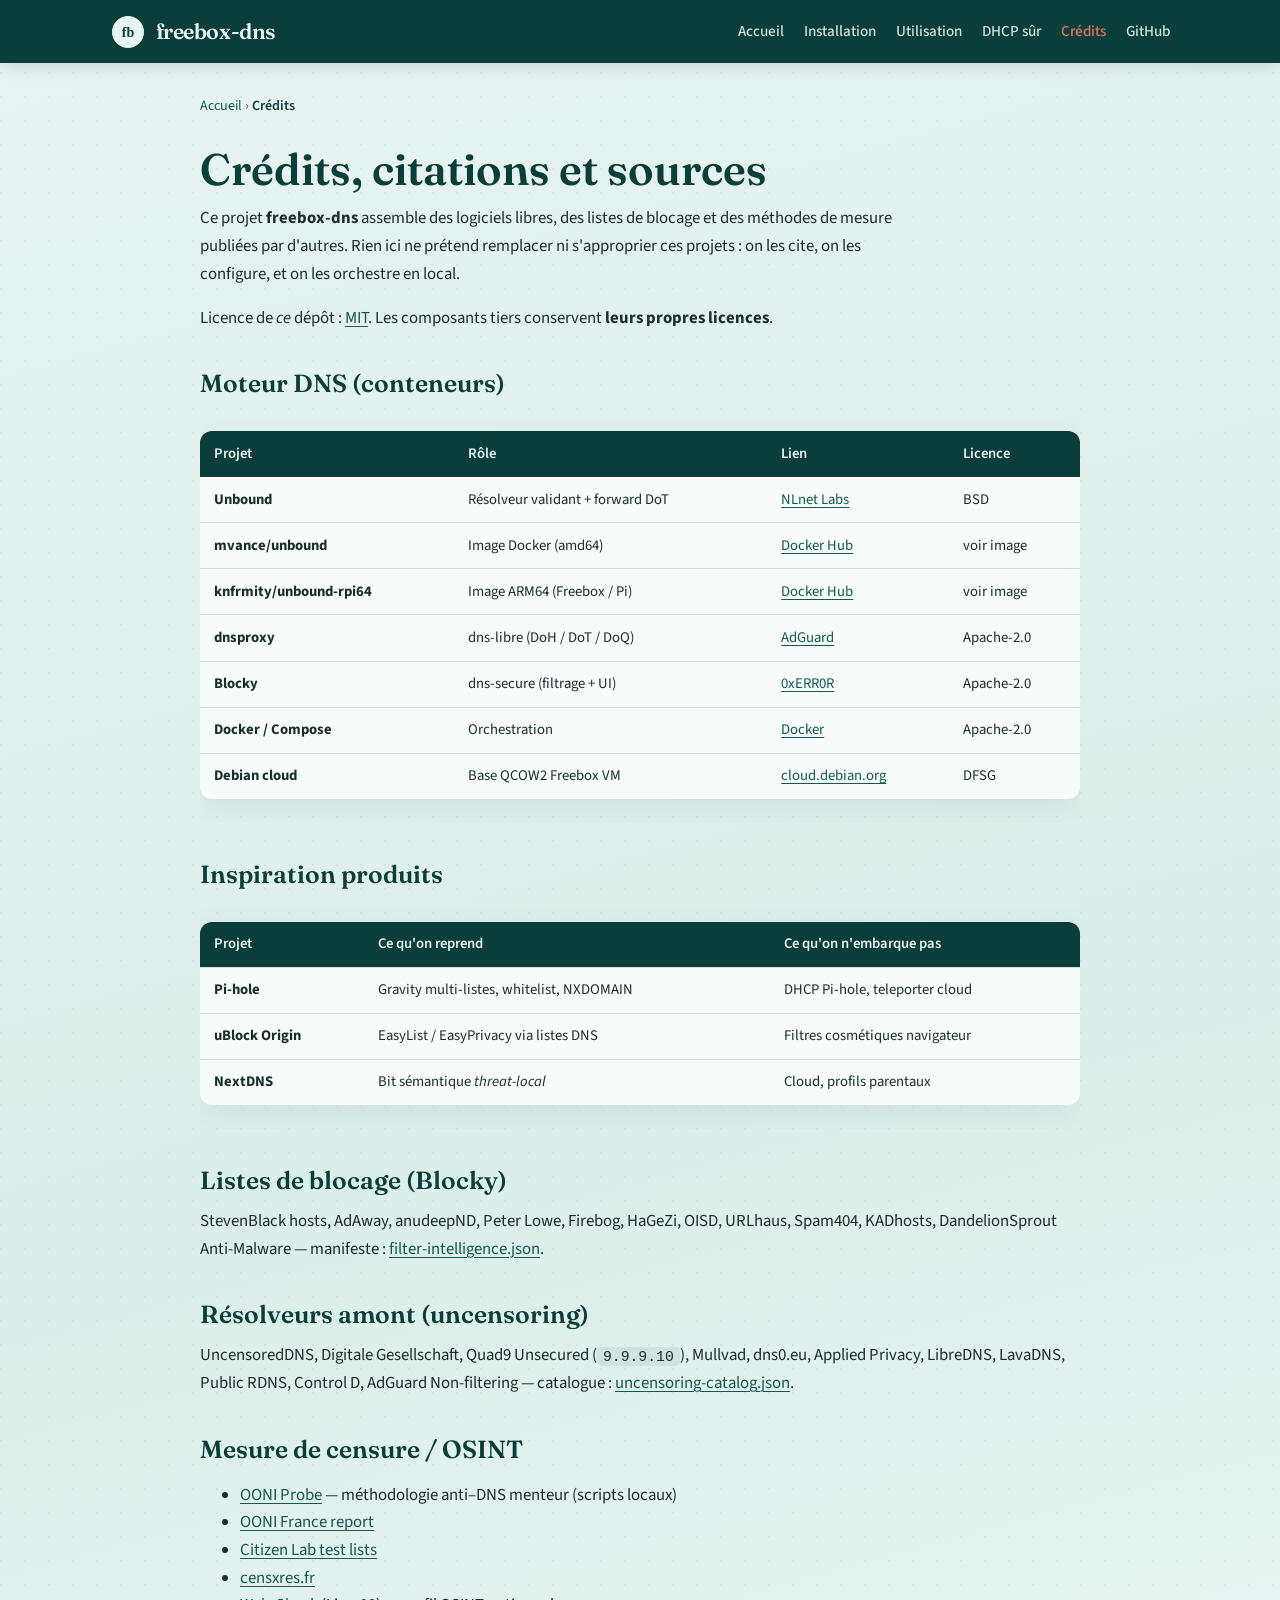
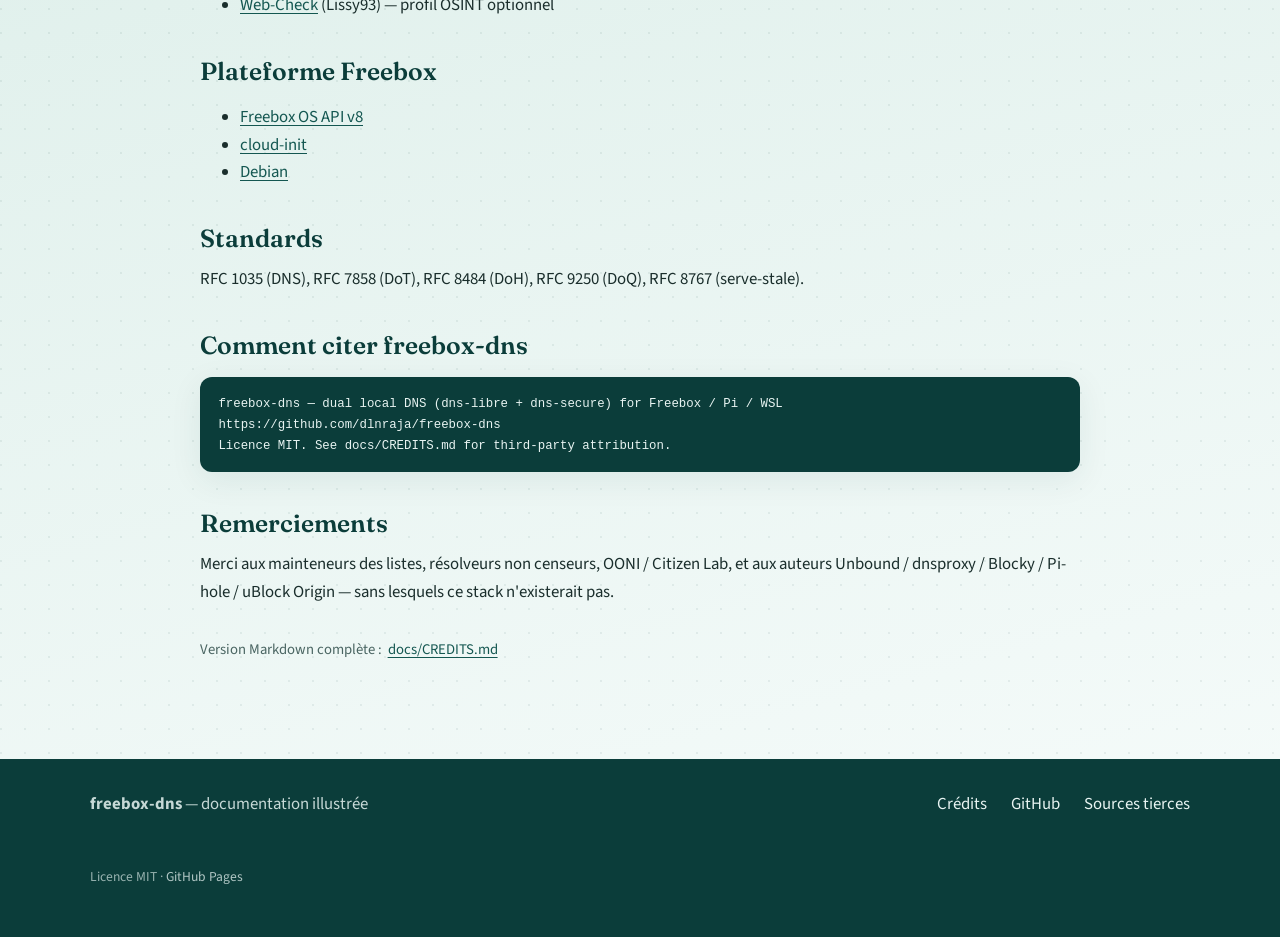
==== site/credits.html @ e8757125 "Add full third-party credits and illustrated GitHub Pages guides. Document Unbound/dnsproxy/Blocky, " ====
<!DOCTYPE html>
<html lang="fr">
<head>
  <meta charset="UTF-8">
  <meta name="viewport" content="width=device-width, initial-scale=1">
  <title>Crédits et sources — freebox-dns</title>
  <meta name="description" content="Attribution des logiciels libres, listes de blocage et méthodes cités par freebox-dns.">
  <link rel="preconnect" href="https://fonts.googleapis.com">
  <link rel="preconnect" href="https://fonts.gstatic.com" crossorigin>
  <link href="https://fonts.googleapis.com/css2?family=Fraunces:opsz,wght@9..144,600;9..144,700&family=Source+Sans+3:wght@400;500;600;700&display=swap" rel="stylesheet">
  <link rel="stylesheet" href="assets/style.css">
</head>
<body>
  <header class="site-header">
    <div class="header-inner">
      <a class="brand" href="index.html">
        <svg class="brand-mark" viewBox="0 0 36 36" aria-hidden="true"><circle cx="18" cy="18" r="16" fill="#E8F4F2"/><text x="18" y="23" text-anchor="middle" font-family="Georgia,serif" font-size="14" font-weight="700" fill="#0B3D3A">fb</text></svg>
        <span class="brand-text">freebox-dns</span>
      </a>
      <button class="nav-toggle" type="button" aria-expanded="false" aria-controls="site-nav" aria-label="Menu">☰</button>
      <nav id="site-nav" class="site-nav" aria-label="Navigation principale">
        <ul>
          <li><a href="index.html">Accueil</a></li>
          <li><a href="guides/install.html">Installation</a></li>
          <li><a href="guides/usage.html">Utilisation</a></li>
          <li><a href="guides/dhcp-safe.html">DHCP sûr</a></li>
          <li><a href="credits.html" aria-current="page">Crédits</a></li>
          <li><a href="https://github.com/dlnraja/freebox-dns">GitHub</a></li>
        </ul>
      </nav>
    </div>
  </header>

  <main>
    <nav class="breadcrumb" aria-label="Fil d'Ariane">
      <a href="index.html">Accueil</a> › <span aria-current="page">Crédits</span>
    </nav>

    <h1>Crédits, citations et sources</h1>
    <p class="credits-intro">Ce projet <strong>freebox-dns</strong> assemble des logiciels libres, des listes de blocage et des méthodes de mesure publiées par d'autres. Rien ici ne prétend remplacer ni s'approprier ces projets : on les cite, on les configure, et on les orchestre en local.</p>
    <p>Licence de <em>ce</em> dépôt : <a href="https://github.com/dlnraja/freebox-dns/blob/main/LICENSE">MIT</a>. Les composants tiers conservent <strong>leurs propres licences</strong>.</p>

    <h2 id="sources">Moteur DNS (conteneurs)</h2>
    <div class="credits-table-wrap">
      <table>
        <thead><tr><th>Projet</th><th>Rôle</th><th>Lien</th><th>Licence</th></tr></thead>
        <tbody>
          <tr><td><strong>Unbound</strong></td><td>Résolveur validant + forward DoT</td><td><a href="https://www.nlnetlabs.nl/projects/unbound/">NLnet Labs</a></td><td>BSD</td></tr>
          <tr><td><strong>mvance/unbound</strong></td><td>Image Docker (amd64)</td><td><a href="https://hub.docker.com/r/mvance/unbound">Docker Hub</a></td><td>voir image</td></tr>
          <tr><td><strong>knfrmity/unbound-rpi64</strong></td><td>Image ARM64 (Freebox / Pi)</td><td><a href="https://hub.docker.com/r/knfrmity/unbound-rpi64">Docker Hub</a></td><td>voir image</td></tr>
          <tr><td><strong>dnsproxy</strong></td><td>dns-libre (DoH / DoT / DoQ)</td><td><a href="https://github.com/AdguardTeam/dnsproxy">AdGuard</a></td><td>Apache-2.0</td></tr>
          <tr><td><strong>Blocky</strong></td><td>dns-secure (filtrage + UI)</td><td><a href="https://github.com/0xERR0R/blocky">0xERR0R</a></td><td>Apache-2.0</td></tr>
          <tr><td><strong>Docker / Compose</strong></td><td>Orchestration</td><td><a href="https://docs.docker.com/compose/">Docker</a></td><td>Apache-2.0</td></tr>
          <tr><td><strong>Debian cloud</strong></td><td>Base QCOW2 Freebox VM</td><td><a href="https://cloud.debian.org/">cloud.debian.org</a></td><td>DFSG</td></tr>
        </tbody>
      </table>
    </div>

    <h2>Inspiration produits</h2>
    <div class="credits-table-wrap">
      <table>
        <thead><tr><th>Projet</th><th>Ce qu'on reprend</th><th>Ce qu'on n'embarque pas</th></tr></thead>
        <tbody>
          <tr><td><strong>Pi-hole</strong></td><td>Gravity multi-listes, whitelist, NXDOMAIN</td><td>DHCP Pi-hole, teleporter cloud</td></tr>
          <tr><td><strong>uBlock Origin</strong></td><td>EasyList / EasyPrivacy via listes DNS</td><td>Filtres cosmétiques navigateur</td></tr>
          <tr><td><strong>NextDNS</strong></td><td>Bit sémantique <em>threat-local</em></td><td>Cloud, profils parentaux</td></tr>
        </tbody>
      </table>
    </div>

    <h2>Listes de blocage (Blocky)</h2>
    <p>StevenBlack hosts, AdAway, anudeepND, Peter Lowe, Firebog, HaGeZi, OISD, URLhaus, Spam404, KADhosts, DandelionSprout Anti-Malware — manifeste : <a href="https://github.com/dlnraja/freebox-dns/blob/main/config/blocky/lists/filter-intelligence.json">filter-intelligence.json</a>.</p>

    <h2>Résolveurs amont (uncensoring)</h2>
    <p>UncensoredDNS, Digitale Gesellschaft, Quad9 Unsecured (<code>9.9.9.10</code>), Mullvad, dns0.eu, Applied Privacy, LibreDNS, LavaDNS, Public RDNS, Control D, AdGuard Non-filtering — catalogue : <a href="https://github.com/dlnraja/freebox-dns/blob/main/config/upstreams/uncensoring-catalog.json">uncensoring-catalog.json</a>.</p>

    <h2>Mesure de censure / OSINT</h2>
    <ul>
      <li><a href="https://ooni.org/">OONI Probe</a> — méthodologie anti–DNS menteur (scripts locaux)</li>
      <li><a href="https://ooni.org/post/2025-france-report/">OONI France report</a></li>
      <li><a href="https://github.com/citizenlab/test-lists">Citizen Lab test lists</a></li>
      <li><a href="https://censxres.fr/technique/">censxres.fr</a></li>
      <li><a href="https://github.com/Lissy93/web-check">Web-Check</a> (Lissy93) — profil OSINT optionnel</li>
    </ul>

    <h2>Plateforme Freebox</h2>
    <ul>
      <li><a href="https://dev.freebox.fr/">Freebox OS API v8</a></li>
      <li><a href="https://cloud-init.io/">cloud-init</a></li>
      <li><a href="https://www.debian.org/">Debian</a></li>
    </ul>

    <h2>Standards</h2>
    <p>RFC 1035 (DNS), RFC 7858 (DoT), RFC 8484 (DoH), RFC 9250 (DoQ), RFC 8767 (serve-stale).</p>

    <h2>Comment citer freebox-dns</h2>
    <pre><code>freebox-dns — dual local DNS (dns-libre + dns-secure) for Freebox / Pi / WSL
https://github.com/dlnraja/freebox-dns
Licence MIT. See docs/CREDITS.md for third-party attribution.</code></pre>

    <h2>Remerciements</h2>
    <p>Merci aux mainteneurs des listes, résolveurs non censeurs, OONI / Citizen Lab, et aux auteurs Unbound / dnsproxy / Blocky / Pi-hole / uBlock Origin — sans lesquels ce stack n'existerait pas.</p>

    <p class="doc-link">Version Markdown complète : <a href="https://github.com/dlnraja/freebox-dns/blob/main/docs/CREDITS.md">docs/CREDITS.md</a></p>
  </main>

  <footer class="site-footer">
    <div class="footer-inner">
      <div><strong>freebox-dns</strong> — documentation illustrée</div>
      <nav class="footer-links" aria-label="Pied de page">
        <a href="credits.html">Crédits</a>
        <a href="https://github.com/dlnraja/freebox-dns">GitHub</a>
        <a href="credits.html#sources">Sources tierces</a>
      </nav>
      <p class="footer-copy">Licence MIT · <a href="https://dlnraja.github.io/freebox-dns/">GitHub Pages</a></p>
    </div>
  </footer>

  <script src="assets/site.js"></script>
</body>
</html>
---- site/assets/style.css ----
/* freebox-dns — GitHub Pages docs site */
:root {
  --ink: #0B3D3A;
  --ink-light: #145751;
  --surface: #E8F4F2;
  --surface-2: #d4ebe6;
  --white: #f7fcfb;
  --coral: #E07A5F;
  --coral-dark: #c8654c;
  --text: #1a2e2c;
  --muted: #4a6562;
  --border: rgba(11, 61, 58, 0.14);
  --shadow: 0 8px 32px rgba(11, 61, 58, 0.08);
  --radius: 12px;
  --font-display: "Fraunces", Georgia, serif;
  --font-body: "Source Sans 3", system-ui, sans-serif;
  --max-width: 920px;
}

*, *::before, *::after { box-sizing: border-box; }

html {
  scroll-behavior: smooth;
}

body {
  margin: 0;
  font-family: var(--font-body);
  font-size: 1.05rem;
  line-height: 1.65;
  color: var(--text);
  background-color: var(--surface);
  background-image:
    radial-gradient(circle at 1px 1px, rgba(11, 61, 58, 0.07) 1px, transparent 0),
    linear-gradient(165deg, var(--surface) 0%, #dceee9 45%, var(--white) 100%);
  background-size: 24px 24px, 100% 100%;
  min-height: 100vh;
}

img, svg { max-width: 100%; height: auto; }

a {
  color: var(--ink-light);
  text-decoration-thickness: 1px;
  text-underline-offset: 3px;
}

a:hover { color: var(--coral-dark); }

h1, h2, h3, h4 {
  font-family: var(--font-display);
  color: var(--ink);
  line-height: 1.25;
  font-weight: 600;
}

h1 { font-size: clamp(2rem, 5vw, 2.75rem); margin: 0 0 0.5rem; }
h2 { font-size: 1.55rem; margin: 2.25rem 0 0.75rem; }
h3 { font-size: 1.15rem; margin: 1.5rem 0 0.5rem; }

p { margin: 0 0 1rem; }

code {
  font-family: ui-monospace, "Cascadia Code", Consolas, monospace;
  font-size: 0.88em;
  background: rgba(11, 61, 58, 0.07);
  padding: 0.12em 0.4em;
  border-radius: 4px;
}

pre {
  background: var(--ink);
  color: var(--surface);
  padding: 1rem 1.15rem;
  border-radius: var(--radius);
  overflow-x: auto;
  font-size: 0.88rem;
  line-height: 1.5;
  margin: 1rem 0 1.25rem;
  box-shadow: var(--shadow);
}

pre code {
  background: none;
  padding: 0;
  color: inherit;
}

/* Header & nav */
.site-header {
  background: var(--ink);
  color: var(--surface);
  position: sticky;
  top: 0;
  z-index: 100;
  box-shadow: 0 2px 16px rgba(0, 0, 0, 0.15);
}

.header-inner {
  max-width: 1100px;
  margin: 0 auto;
  padding: 0.85rem 1.25rem;
  display: flex;
  align-items: center;
  justify-content: space-between;
  gap: 1rem;
}

.brand {
  display: flex;
  align-items: center;
  gap: 0.6rem;
  text-decoration: none;
  color: var(--surface);
}

.brand:hover { color: var(--white); }

.brand-mark {
  width: 36px;
  height: 36px;
  flex-shrink: 0;
}

.brand-text {
  font-family: var(--font-display);
  font-size: 1.35rem;
  font-weight: 600;
  letter-spacing: -0.02em;
}

.nav-toggle {
  display: none;
  background: transparent;
  border: 1px solid rgba(232, 244, 242, 0.35);
  color: var(--surface);
  padding: 0.45rem 0.65rem;
  border-radius: 8px;
  cursor: pointer;
  font-size: 1.2rem;
}

.site-nav ul {
  list-style: none;
  margin: 0;
  padding: 0;
  display: flex;
  flex-wrap: wrap;
  gap: 0.25rem 1.25rem;
}

.site-nav a {
  color: rgba(232, 244, 242, 0.9);
  text-decoration: none;
  font-size: 0.95rem;
  font-weight: 500;
}

.site-nav a:hover,
.site-nav a[aria-current="page"] {
  color: var(--coral);
}

/* Main layout */
main {
  max-width: var(--max-width);
  margin: 0 auto;
  padding: 2rem 1.25rem 3rem;
}

.hero {
  text-align: center;
  padding: 2.5rem 0 2rem;
}

.hero-sub {
  font-size: 1.1rem;
  color: var(--muted);
  max-width: 640px;
  margin: 0 auto 1.5rem;
}

.hero-en {
  font-size: 0.95rem;
  color: var(--muted);
  font-style: italic;
  margin-bottom: 2rem;
}

.badge-row {
  display: flex;
  flex-wrap: wrap;
  justify-content: center;
  gap: 0.5rem;
  margin-bottom: 1.75rem;
}

.badge {
  display: inline-block;
  background: var(--white);
  border: 1px solid var(--border);
  padding: 0.3rem 0.75rem;
  border-radius: 999px;
  font-size: 0.82rem;
  font-weight: 600;
  color: var(--ink);
}

/* Cards & grids */
.card-grid {
  display: grid;
  grid-template-columns: repeat(auto-fit, minmax(260px, 1fr));
  gap: 1.25rem;
  margin: 2rem 0;
}

.card {
  background: var(--white);
  border: 1px solid var(--border);
  border-radius: var(--radius);
  padding: 1.35rem;
  box-shadow: var(--shadow);
  transition: transform 0.15s, box-shadow 0.15s;
}

.card:hover {
  transform: translateY(-2px);
  box-shadow: 0 12px 40px rgba(11, 61, 58, 0.12);
}

.card-icon {
  width: 56px;
  height: 56px;
  margin-bottom: 0.75rem;
}

.card h3 { margin-top: 0; }

.card-link {
  display: inline-block;
  margin-top: 0.5rem;
  font-weight: 600;
  color: var(--coral);
  text-decoration: none;
}

.card-link:hover { color: var(--coral-dark); }

/* CTAs */
.cta-row {
  display: flex;
  flex-wrap: wrap;
  gap: 0.75rem;
  justify-content: center;
  margin: 2rem 0;
}

.btn {
  display: inline-flex;
  align-items: center;
  gap: 0.4rem;
  padding: 0.7rem 1.35rem;
  border-radius: 999px;
  font-weight: 600;
  font-size: 0.95rem;
  text-decoration: none;
  border: 2px solid transparent;
  transition: background 0.15s, color 0.15s, border-color 0.15s;
}

.btn-primary {
  background: var(--coral);
  color: var(--white);
}

.btn-primary:hover {
  background: var(--coral-dark);
  color: var(--white);
}

.btn-secondary {
  background: transparent;
  color: var(--ink);
  border-color: var(--ink);
}

.btn-secondary:hover {
  background: var(--ink);
  color: var(--surface);
}

/* Breadcrumb */
.breadcrumb {
  font-size: 0.88rem;
  color: var(--muted);
  margin-bottom: 1.5rem;
}

.breadcrumb a {
  color: var(--ink-light);
  text-decoration: none;
}

.breadcrumb a:hover { text-decoration: underline; }

.breadcrumb span[aria-current="page"] {
  color: var(--ink);
  font-weight: 600;
}

/* Content boxes */
.prereq-box,
.callout,
.callout-warning {
  border-radius: var(--radius);
  padding: 1.1rem 1.25rem;
  margin: 1.5rem 0;
}

.prereq-box {
  background: var(--white);
  border-left: 4px solid var(--ink-light);
  box-shadow: var(--shadow);
}

.prereq-box h3 { margin-top: 0; }

.callout {
  background: rgba(11, 61, 58, 0.06);
  border: 1px solid var(--border);
}

.callout-warning {
  background: rgba(224, 122, 95, 0.1);
  border: 1px solid rgba(224, 122, 95, 0.35);
  display: flex;
  gap: 1rem;
  align-items: flex-start;
}

.callout-warning .callout-icon {
  width: 48px;
  flex-shrink: 0;
}

.callout-warning h3 {
  margin-top: 0;
  color: var(--coral-dark);
}

/* Step cards */
.steps {
  display: flex;
  flex-direction: column;
  gap: 1.25rem;
  margin: 2rem 0;
}

.step-card {
  display: grid;
  grid-template-columns: auto 1fr;
  gap: 1.25rem;
  background: var(--white);
  border: 1px solid var(--border);
  border-radius: var(--radius);
  padding: 1.25rem;
  box-shadow: var(--shadow);
}

.step-num {
  width: 48px;
  height: 48px;
  background: var(--ink);
  color: var(--surface);
  border-radius: 50%;
  display: flex;
  align-items: center;
  justify-content: center;
  font-family: var(--font-display);
  font-size: 1.25rem;
  font-weight: 700;
  flex-shrink: 0;
}

.step-visual {
  width: 64px;
  height: 64px;
  margin-bottom: 0.5rem;
}

.step-content h3 { margin-top: 0; }

/* Tables */
table {
  width: 100%;
  border-collapse: collapse;
  margin: 1rem 0 1.5rem;
  font-size: 0.92rem;
  background: var(--white);
  border-radius: var(--radius);
  overflow: hidden;
  box-shadow: var(--shadow);
}

th, td {
  padding: 0.65rem 0.85rem;
  text-align: left;
  border-bottom: 1px solid var(--border);
}

th {
  background: var(--ink);
  color: var(--surface);
  font-weight: 600;
}

tr:last-child td { border-bottom: none; }

/* Mermaid */
.mermaid-wrap {
  background: var(--white);
  border: 1px solid var(--border);
  border-radius: var(--radius);
  padding: 1.5rem;
  margin: 1.5rem 0;
  overflow-x: auto;
  box-shadow: var(--shadow);
}

/* Illustration hero */
.hero-illus {
  max-width: 480px;
  margin: 0 auto 1.5rem;
}

/* Sources section */
.sources-section {
  margin-top: 3rem;
  padding-top: 2rem;
  border-top: 2px solid var(--border);
}

.sources-section h2 { font-size: 1.3rem; }

.sources-section ul {
  padding-left: 1.25rem;
}

.doc-link {
  display: inline-flex;
  align-items: center;
  gap: 0.35rem;
  margin-top: 1rem;
  font-size: 0.92rem;
  color: var(--muted);
}

/* Footer */
.site-footer {
  background: var(--ink);
  color: rgba(232, 244, 242, 0.85);
  padding: 2rem 1.25rem;
  margin-top: 2rem;
}

.footer-inner {
  max-width: 1100px;
  margin: 0 auto;
  display: flex;
  flex-wrap: wrap;
  justify-content: space-between;
  gap: 1.5rem;
}

.footer-inner a {
  color: var(--surface);
  text-decoration: none;
}

.footer-inner a:hover { color: var(--coral); }

.footer-links {
  display: flex;
  flex-wrap: wrap;
  gap: 0.75rem 1.5rem;
}

.footer-copy {
  font-size: 0.85rem;
  opacity: 0.75;
  margin-top: 1.5rem;
  width: 100%;
}

/* Credits page */
.credits-table-wrap {
  overflow-x: auto;
  margin: 1rem 0 2rem;
}

.credits-intro {
  font-size: 1.05rem;
  max-width: 720px;
}

/* Mobile */
@media (max-width: 720px) {
  .nav-toggle { display: block; }

  .site-nav {
    display: none;
    position: absolute;
    top: 100%;
    left: 0;
    right: 0;
    background: var(--ink);
    padding: 1rem 1.25rem 1.25rem;
    border-top: 1px solid rgba(232, 244, 242, 0.1);
  }

  .site-nav.is-open { display: block; }

  .site-nav ul {
    flex-direction: column;
    gap: 0.75rem;
  }

  .header-inner { position: relative; flex-wrap: wrap; }

  .step-card {
    grid-template-columns: 1fr;
  }

  .step-num { width: 40px; height: 40px; font-size: 1.1rem; }
}
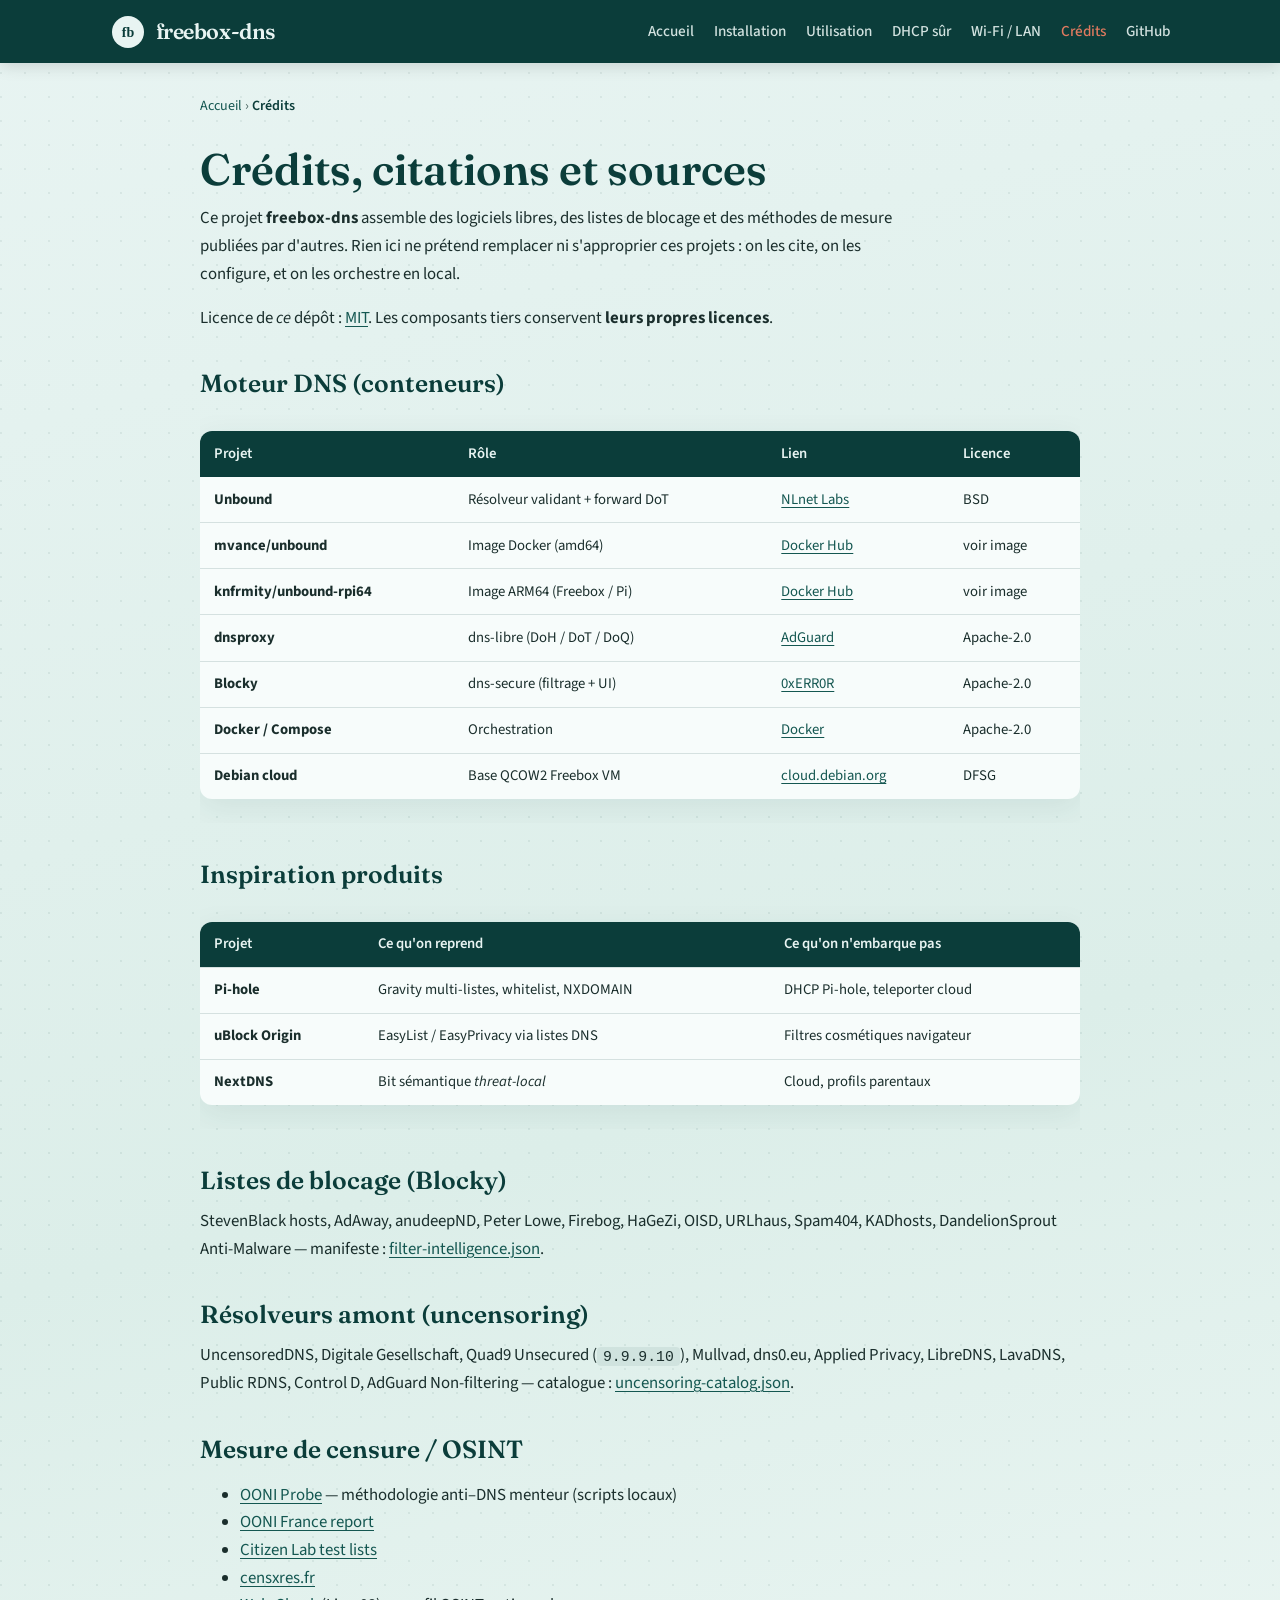
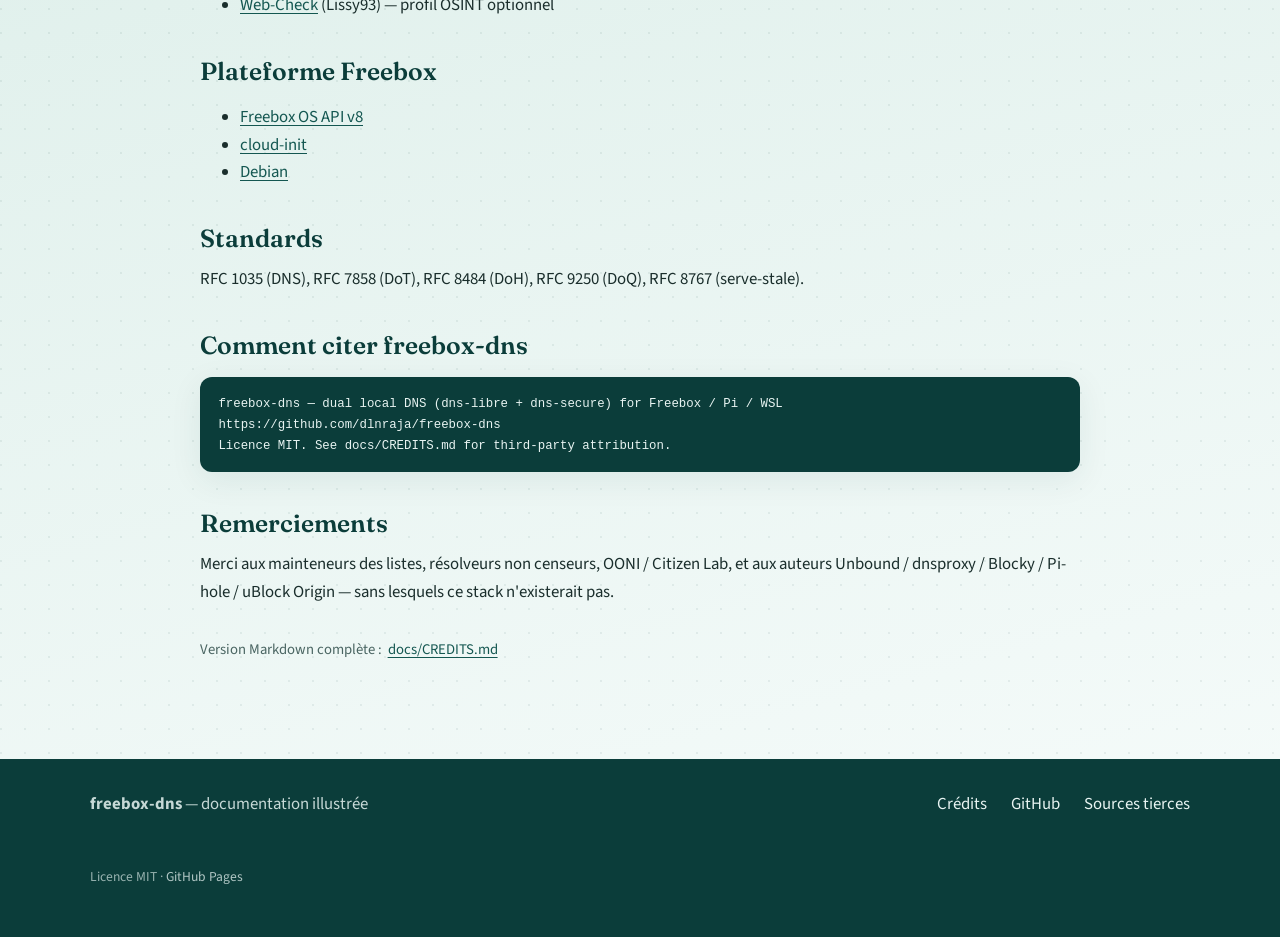
==== commit 26527fdf: "Make Freebox VM the canonical LAN DNS (not the Windows PC). Docs, GitHub Pages, Wi-Fi guide, DHCP or" ====
--- a/site/credits.html
+++ b/site/credits.html
@@ -24,6 +24,7 @@
           <li><a href="guides/install.html">Installation</a></li>
           <li><a href="guides/usage.html">Utilisation</a></li>
           <li><a href="guides/dhcp-safe.html">DHCP sûr</a></li>
+          <li><a href="guides/wifi-lan.html">Wi‑Fi / LAN</a></li>
           <li><a href="credits.html" aria-current="page">Crédits</a></li>
           <li><a href="https://github.com/dlnraja/freebox-dns">GitHub</a></li>
         </ul>
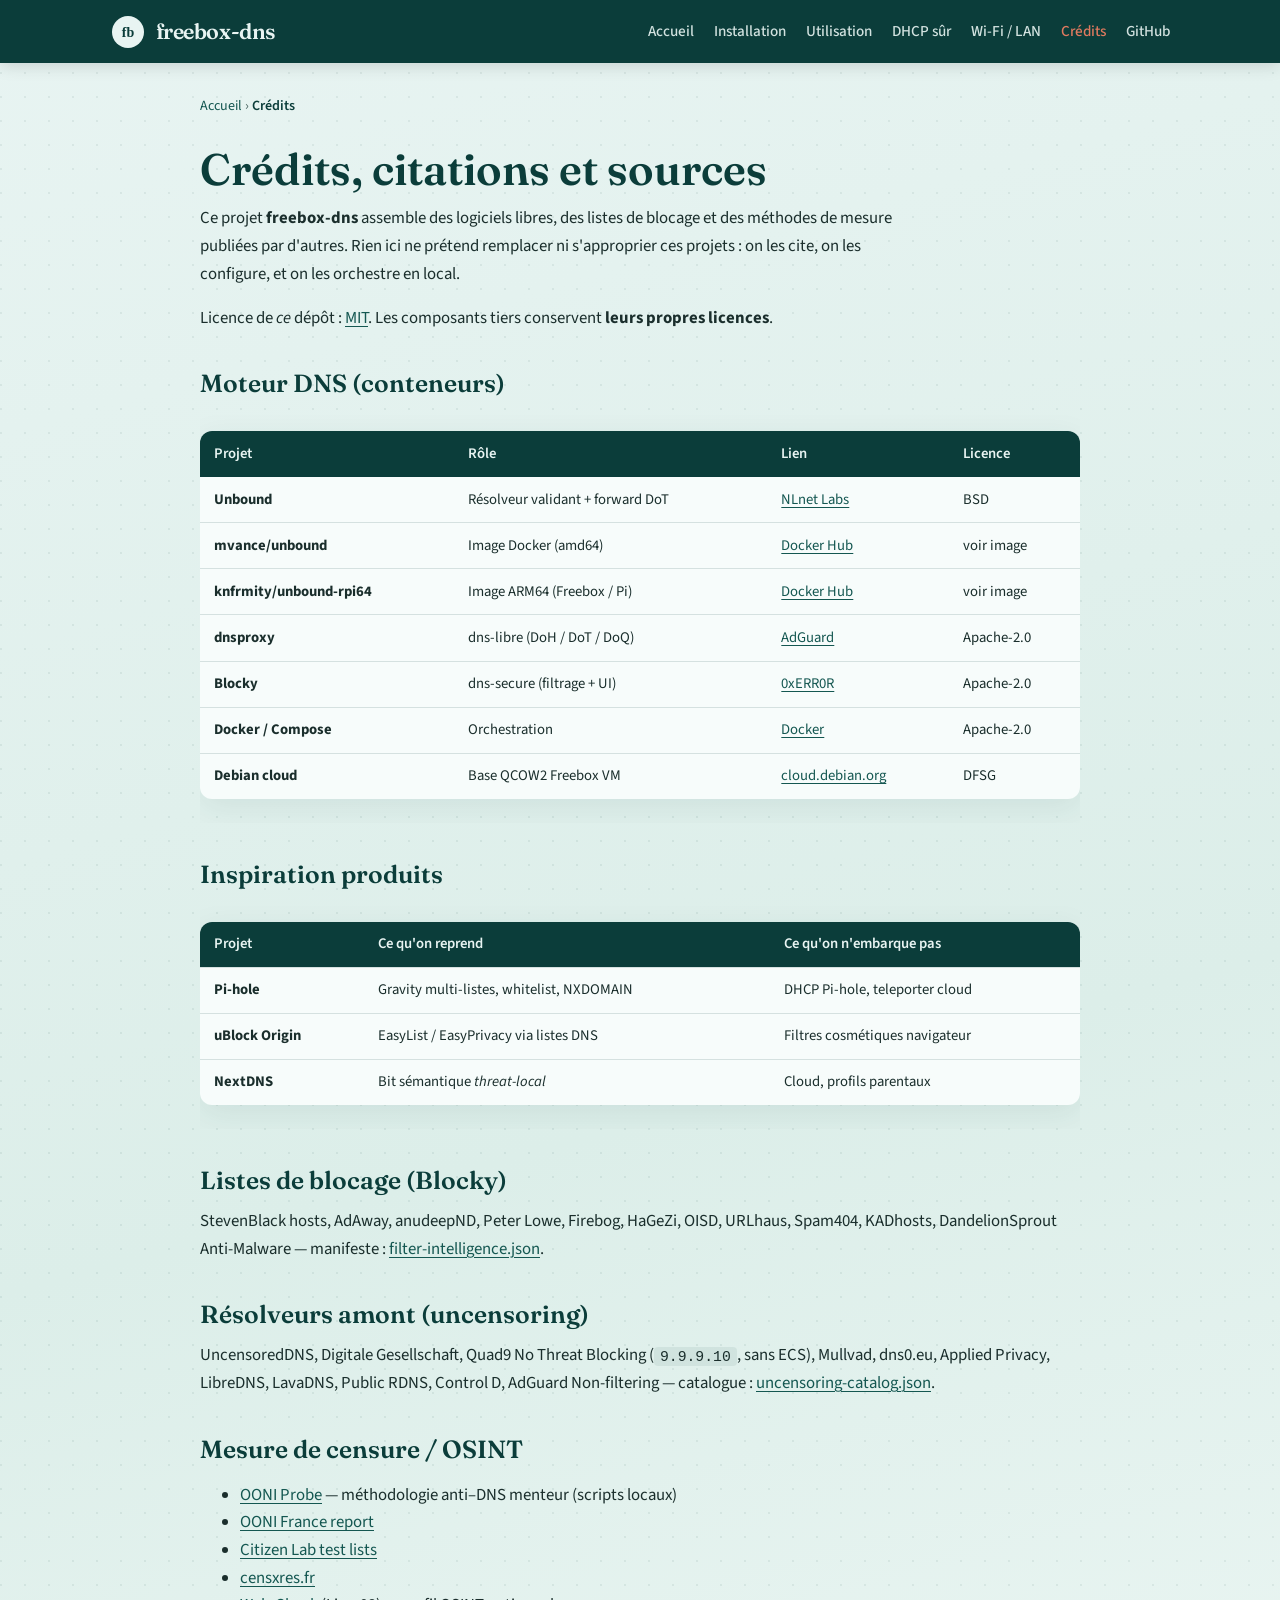
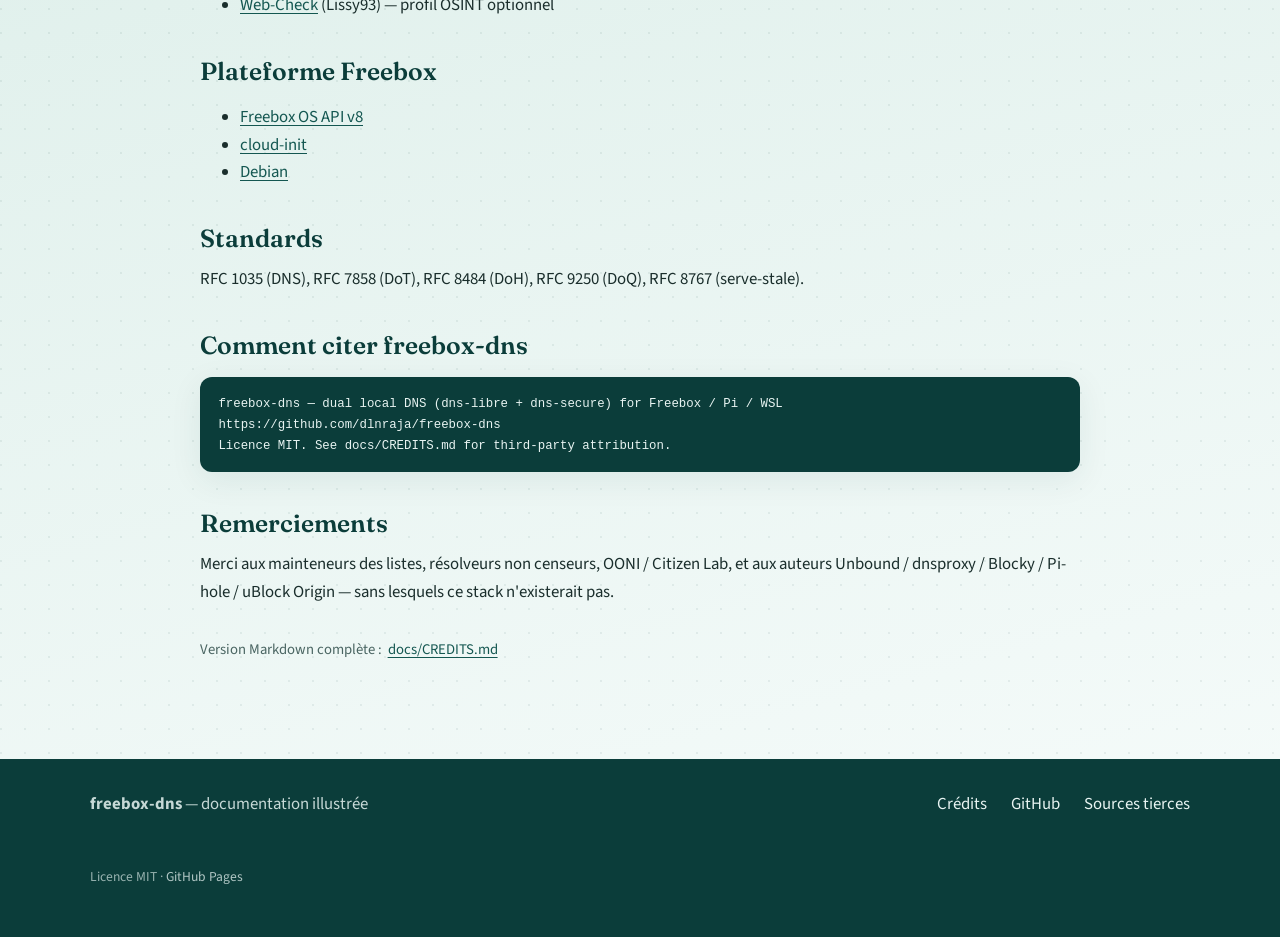
==== commit 64fa9322: "Document Quad9 9.9.9.10 as No Threat Blocking (no ECS). Correct the SOS pin lexicon, add the officia" ====
--- a/site/credits.html
+++ b/site/credits.html
@@ -73,7 +73,7 @@
     <p>StevenBlack hosts, AdAway, anudeepND, Peter Lowe, Firebog, HaGeZi, OISD, URLhaus, Spam404, KADhosts, DandelionSprout Anti-Malware — manifeste : <a href="https://github.com/dlnraja/freebox-dns/blob/main/config/blocky/lists/filter-intelligence.json">filter-intelligence.json</a>.</p>
 
     <h2>Résolveurs amont (uncensoring)</h2>
-    <p>UncensoredDNS, Digitale Gesellschaft, Quad9 Unsecured (<code>9.9.9.10</code>), Mullvad, dns0.eu, Applied Privacy, LibreDNS, LavaDNS, Public RDNS, Control D, AdGuard Non-filtering — catalogue : <a href="https://github.com/dlnraja/freebox-dns/blob/main/config/upstreams/uncensoring-catalog.json">uncensoring-catalog.json</a>.</p>
+    <p>UncensoredDNS, Digitale Gesellschaft, Quad9 No Threat Blocking (<code>9.9.9.10</code>, sans ECS), Mullvad, dns0.eu, Applied Privacy, LibreDNS, LavaDNS, Public RDNS, Control D, AdGuard Non-filtering — catalogue : <a href="https://github.com/dlnraja/freebox-dns/blob/main/config/upstreams/uncensoring-catalog.json">uncensoring-catalog.json</a>.</p>
 
     <h2>Mesure de censure / OSINT</h2>
     <ul>
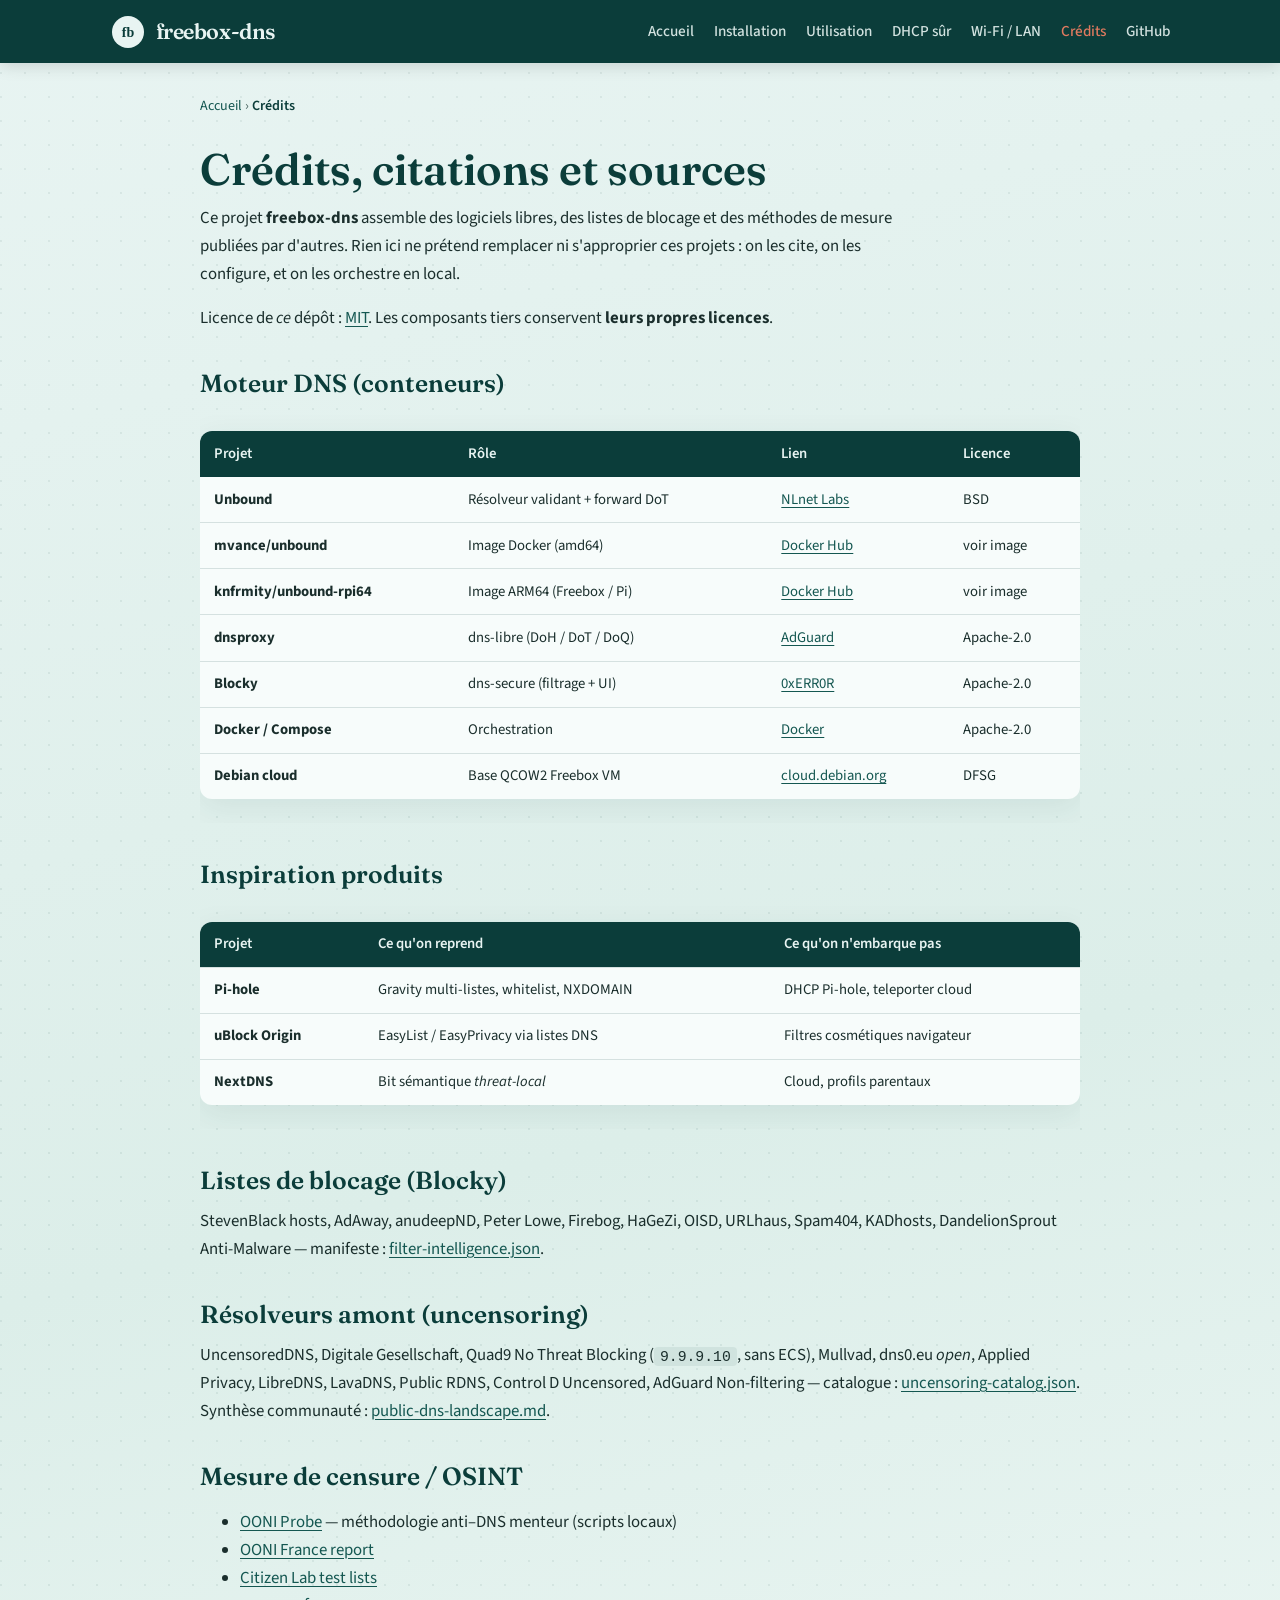
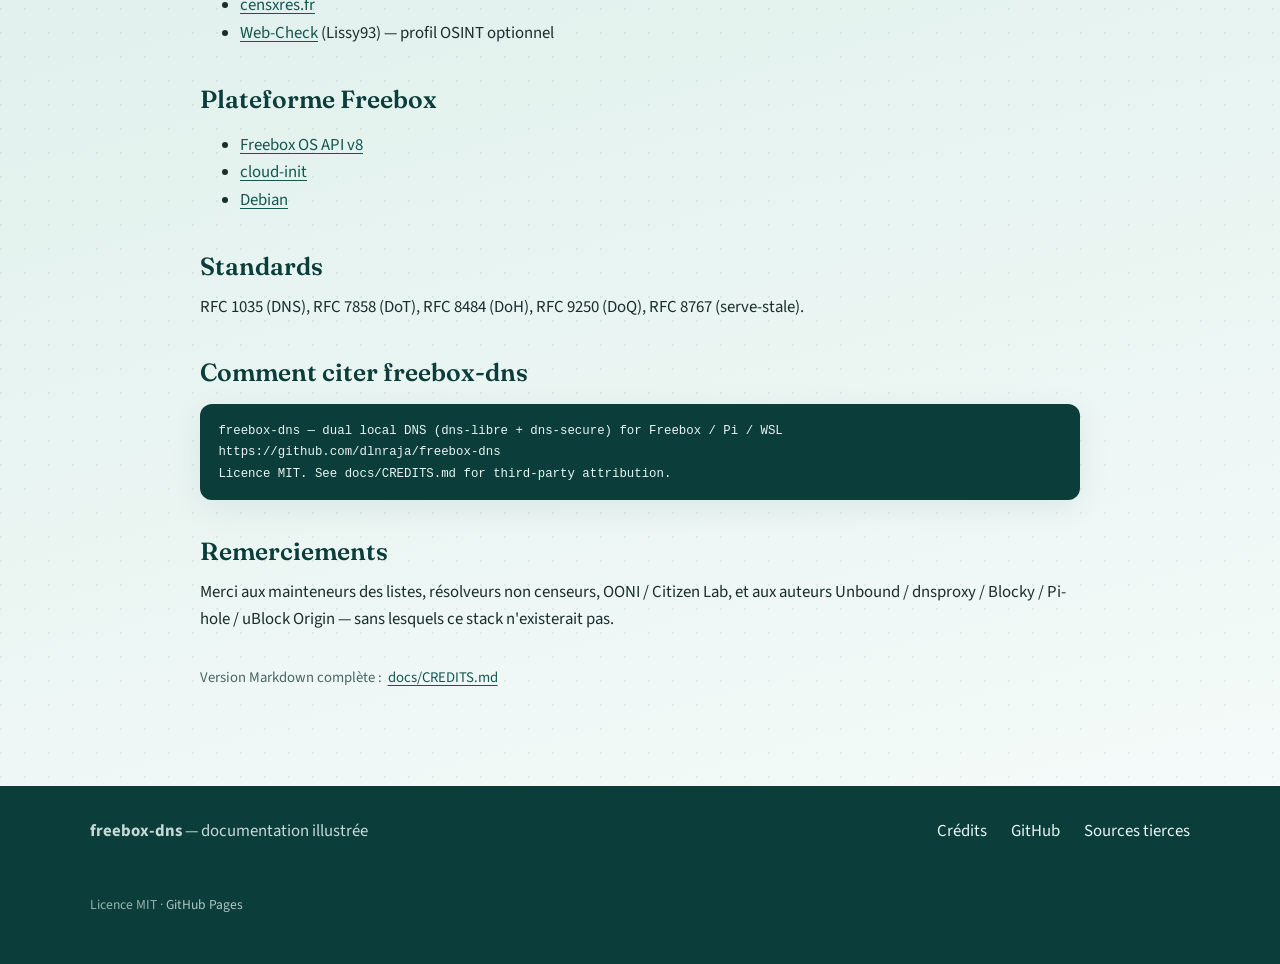
==== commit 5f875296: "Fold r/dns debate and malware benchmarks into the upstream policy. Keep local Blocky filtering and Q" ====
--- a/site/credits.html
+++ b/site/credits.html
@@ -73,7 +73,7 @@
     <p>StevenBlack hosts, AdAway, anudeepND, Peter Lowe, Firebog, HaGeZi, OISD, URLhaus, Spam404, KADhosts, DandelionSprout Anti-Malware — manifeste : <a href="https://github.com/dlnraja/freebox-dns/blob/main/config/blocky/lists/filter-intelligence.json">filter-intelligence.json</a>.</p>
 
     <h2>Résolveurs amont (uncensoring)</h2>
-    <p>UncensoredDNS, Digitale Gesellschaft, Quad9 No Threat Blocking (<code>9.9.9.10</code>, sans ECS), Mullvad, dns0.eu, Applied Privacy, LibreDNS, LavaDNS, Public RDNS, Control D, AdGuard Non-filtering — catalogue : <a href="https://github.com/dlnraja/freebox-dns/blob/main/config/upstreams/uncensoring-catalog.json">uncensoring-catalog.json</a>.</p>
+    <p>UncensoredDNS, Digitale Gesellschaft, Quad9 No Threat Blocking (<code>9.9.9.10</code>, sans ECS), Mullvad, dns0.eu <em>open</em>, Applied Privacy, LibreDNS, LavaDNS, Public RDNS, Control D Uncensored, AdGuard Non-filtering — catalogue : <a href="https://github.com/dlnraja/freebox-dns/blob/main/config/upstreams/uncensoring-catalog.json">uncensoring-catalog.json</a>. Synthèse communauté : <a href="https://github.com/dlnraja/freebox-dns/blob/main/docs/public-dns-landscape.md">public-dns-landscape.md</a>.</p>
 
     <h2>Mesure de censure / OSINT</h2>
     <ul>
